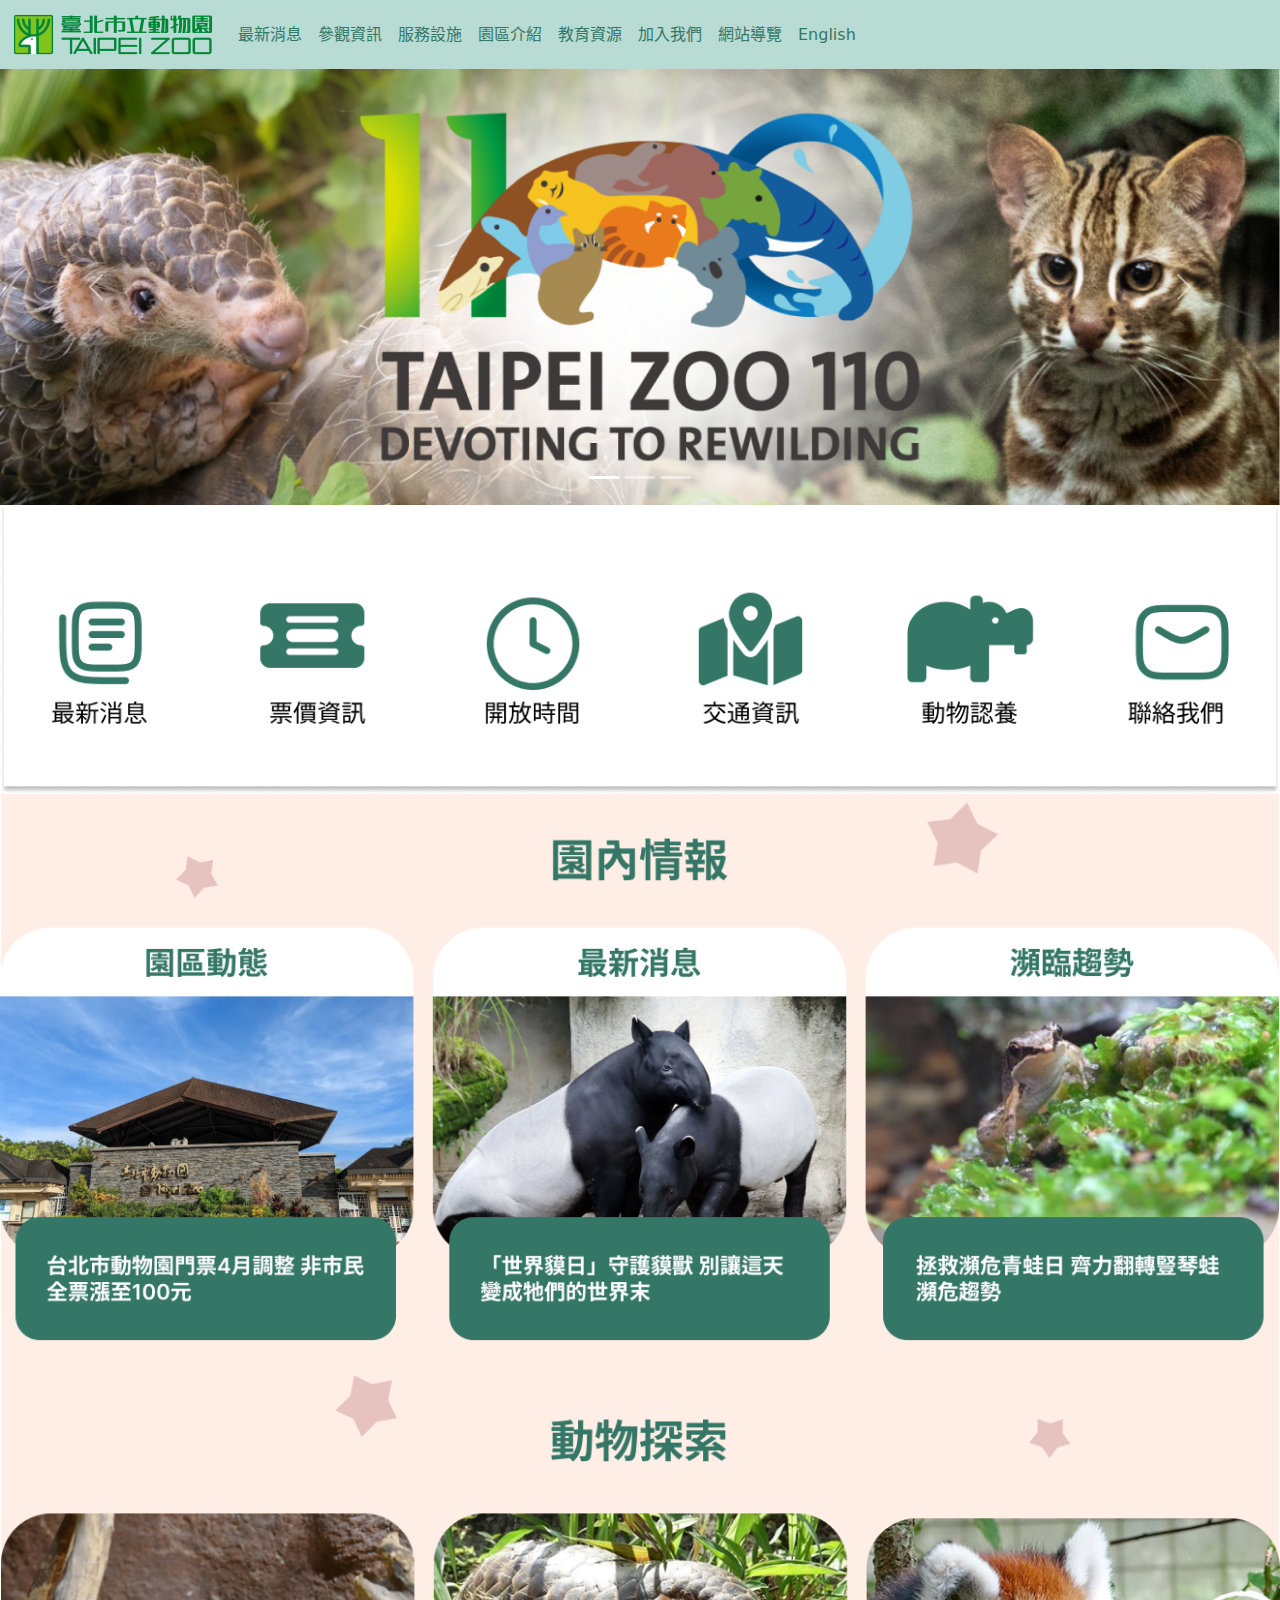
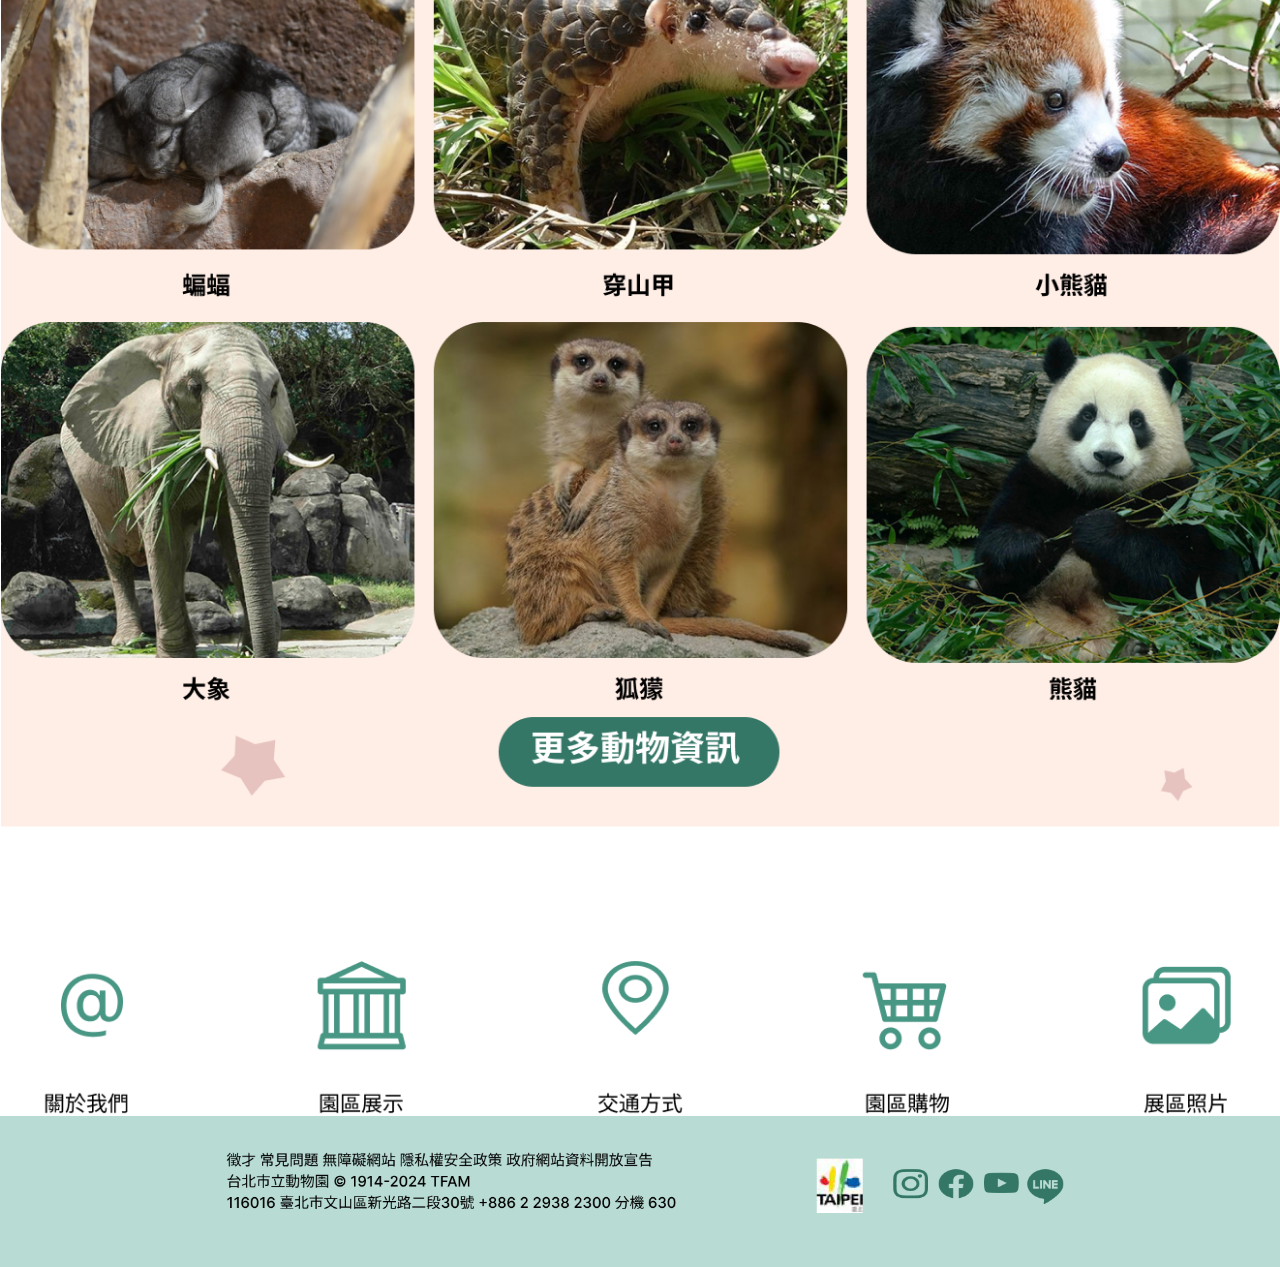
==== index.html @ 947721f5 "z" ====
<!DOCTYPE html>
<html lang="zh-tw">
<head>
    <meta charset="UTF-8">
    <meta name="viewport" content="width=device-width, initial-scale=1.0">
    <title>動物園</title>
    <!---bootstrap css-->
    <link href="https://cdn.jsdelivr.net/npm/bootstrap@5.3.3/dist/css/bootstrap.min.css" rel="stylesheet" integrity="sha384-QWTKZyjpPEjISv5WaRU9OFeRpok6YctnYmDr5pNlyT2bRjXh0JMhjY6hW+ALEwIH" crossorigin="anonymous">
</head>
<!--客製化css-->
<link href="./CSS/style.css" rel="stylesheet"/>
<body>
    <!--導覽列-->
    <nav class="navbar navbar-expand-lg bg-body-tertiary">
        <div class="container-fluid">
          <a class="navbar-brand" href="#"><img src="./logo.png" alt="圖片描述"></a>
          <button class="navbar-toggler" type="button" data-bs-toggle="collapse" data-bs-target="#navbarNav" aria-controls="navbarNav" aria-expanded="false" aria-label="Toggle navigation">
            <span class="navbar-toggler-icon"></span>
          </button>
          <div class="collapse navbar-collapse" id="navbarNav">
            <ul class="navbar-nav">
             </li>
                <li class="nav-item"> 
                <a class="nav-link " aria-current="page" href="#">最新消息</a>
              </li>
              <li class="nav-item">
                <a class="nav-link" href="#">參觀資訊</a>
              </li>
              <li class="nav-item">
                <a class="nav-link" href="#">服務設施</a>
              </li>
              <li class="nav-item">
              <a class="nav-link" href="#">園區介紹</a>
             </li>
             <li class="nav-item">
             <a class="nav-link" href="#">教育資源</a>
             </li>
             <li class="nav-item">
              <a class="nav-link" href="#">加入我們</a>
             </li>
             <li class="nav-item">
             <a class="nav-link" href="#">網站導覽</a>
            </li>
            <li class="nav-item">
                <a class="nav-link" href="#">English</a> 
            </li>
            </ul>
          </div>
        </div>
      </nav>
    <!--輪播-->
        <div id="carouselExampleIndicators" class="carousel slide">
        <div class="carousel-indicators">
          <button type="button" data-bs-target="#carouselExampleIndicators" data-bs-slide-to="0" class="active" aria-current="true" aria-label="Slide 1"></button>
          <button type="button" data-bs-target="#carouselExampleIndicators" data-bs-slide-to="1" aria-label="Slide 2"></button>
          <button type="button" data-bs-target="#carouselExampleIndicators" data-bs-slide-to="2" aria-label="Slide 3"></button>
          
        </div>
        <div class="carousel-inner">
          <div class="carousel-item active">
            <img src="./1.png" class="d-block w-100" alt="...">
          </div>
          <div class="carousel-item">
            <img src="./2.png" class="d-block w-100" alt="...">
          </div>
          <div class="carousel-item">
            <img src="./3.png" class="d-block w-100" alt="...">            
        </div>
        <div class="carousel-item">
          <img src="./Taipei_Zoo_Entrance_20220822 1.png" class="d-block w-100" alt="...">
            </div>
        <button class="carousel-control-prev" type="button" data-bs-target="#carouselExampleIndicators" data-bs-slide="prev">
          <span class="carousel-control-prev-icon" aria-hidden="true"></span>
          <span class="visually-hidden">Previous</span>
        </button>
        <button class="carousel-control-next" type="button" data-bs-target="#carouselExampleIndicators" data-bs-slide="next">
          <span class="carousel-control-next-icon" aria-hidden="true"></span>
          <span class="visually-hidden">Next</span>
        </button>
      </div>
      </div>
      <div class="intro-img">
        <img src="./icon.png" alt="圖片描述">
        <img src="./動物介紹.png" alt="圖片描述">
        <img src="./底.png" alt="圖片描述">
      </div>
      <script src="https://cdn.jsdelivr.net/npm/bootstrap@5.3.3/dist/js/bootstrap.bundle.min.js" integrity="sha384-YvpcrYf0tY3lHB60NNkmXc5s9fDVZLESaAA55NDzOxhy9GkcIdslK1eN7N6jIeHz" crossorigin="anonymous"></script>
      
      
</body>
</html>
---- CSS/style.css ----
.bg-body-tertiary {
    background-color: #B8DBD3
    !important;
}
.nav-link {
    color: #357767;
}
.intro-img{
    text-align: center;
}
.intro-img img{
    width: 100%;
}
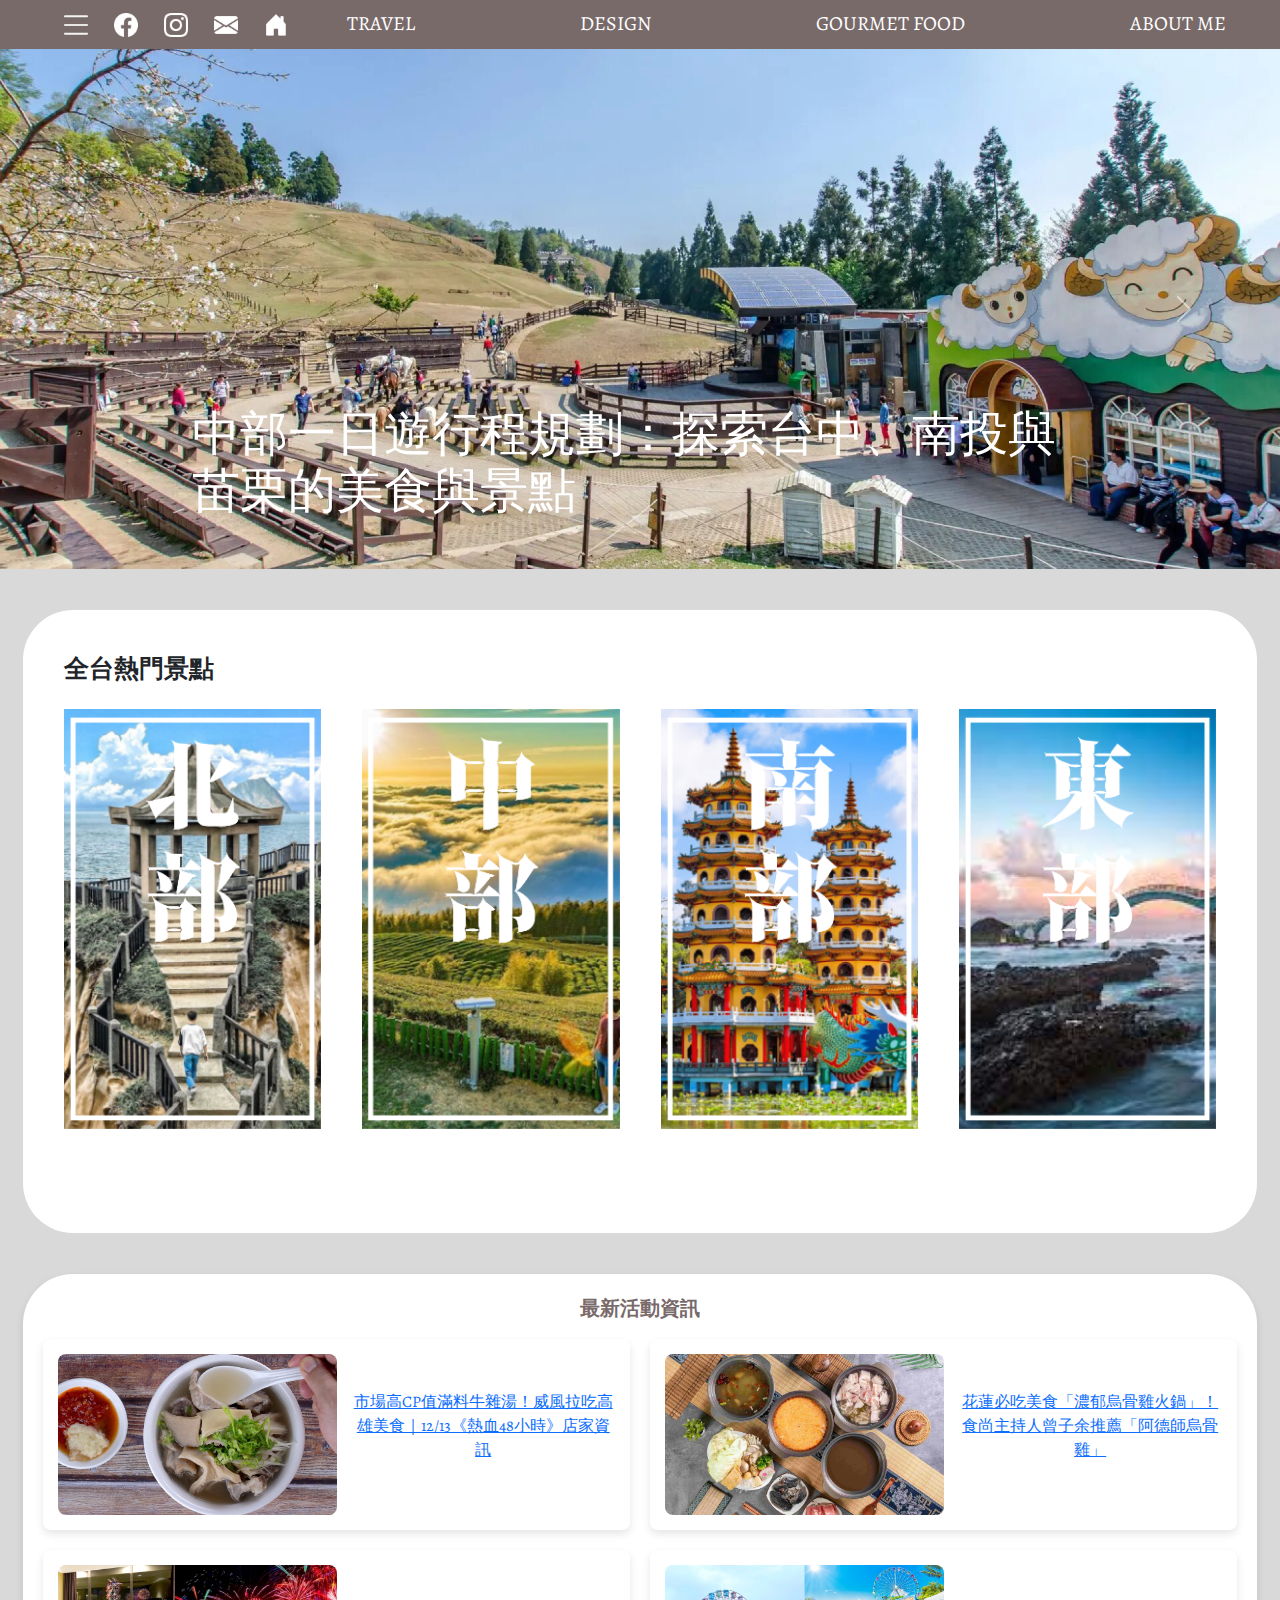
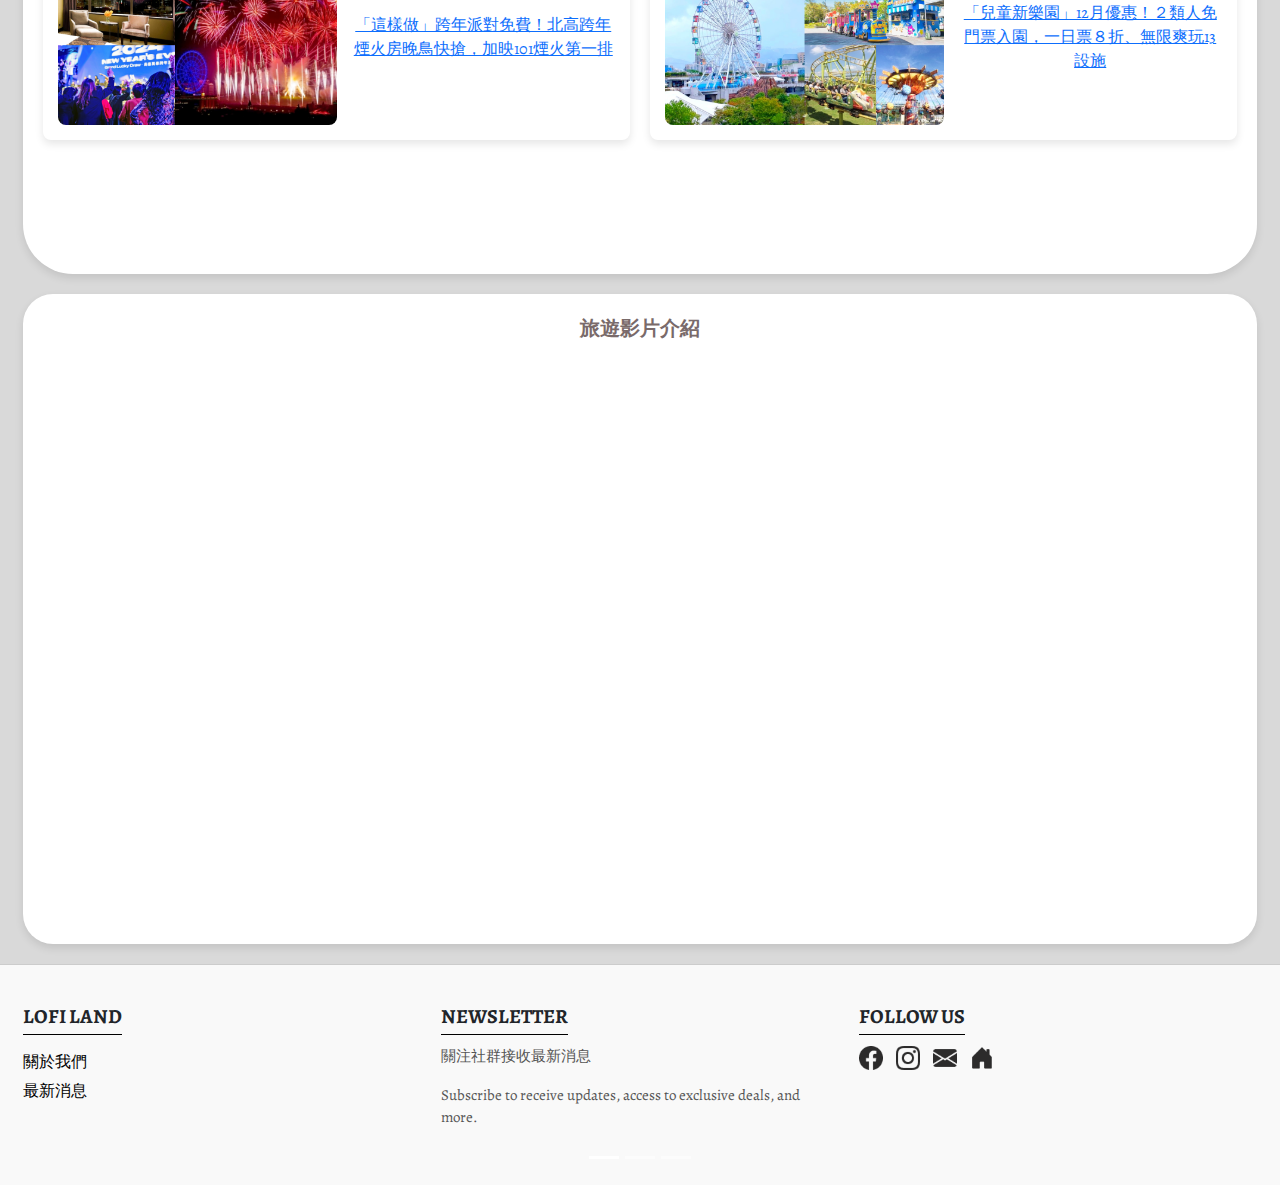
==== commit d3e0ffc1: "ss" ====
--- a/index.html
+++ b/index.html
@@ -1,91 +1,232 @@
 <!DOCTYPE html>
-<html lang="zh-tw">
-<head>
-    <meta charset="UTF-8">
-    <meta name="viewport" content="width=device-width, initial-scale=1.0">
-    <title>動物園</title>
-    <!---bootstrap css-->
-    <link href="https://cdn.jsdelivr.net/npm/bootstrap@5.3.3/dist/css/bootstrap.min.css" rel="stylesheet" integrity="sha384-QWTKZyjpPEjISv5WaRU9OFeRpok6YctnYmDr5pNlyT2bRjXh0JMhjY6hW+ALEwIH" crossorigin="anonymous">
-</head>
-<!--客製化css-->
-<link href="./CSS/style.css" rel="stylesheet"/>
-<body>
+<html lang="en">
+  <head>
+    <meta charset="UTF-8" />
+    <meta name="viewport" content="width=device-width, initial-scale=1.0" />
+    <title>WY旅遊規劃</title>
+    <!--輪播-->
+    <meta charset="UTF-8" />
+    <meta name="viewport" content="width=device-width, initial-scale=1.0" />
+    <meta charset="UTF-8" />
+    <meta name="viewport" content="width=device-width, initial-scale=1.0" />
+    <title>單組三頁輪播</title>
+    <!-- Bootstrap CSS -->
+    <link
+      href="https://cdn.jsdelivr.net/npm/bootstrap@5.3.3/dist/css/bootstrap.min.css"
+      rel="stylesheet"
+    />
+
+    <style>
+      /* 設定輪播大小 */
+      #carouselExample {
+        width: 1280px;
+        height: 520px;
+        margin: 0 auto; /* 置中輪播 */
+      }
+      /* 圖片樣式 */
+      #carouselExample .carousel-inner img {
+        width: 100%; /* 填滿容器 */
+        height: 520px; /* 固定高度 */
+        object-fit: cover; /* 圖片裁切而不變形 */
+      }
+    </style>
+
+   <!--暫定--><script src="https://cdn.jsdelivr.net/npm/bootstrap@5.3.3/dist/js/bootstrap.bundle.min.js" integrity="sha384-YvpcrYf0tY3lHB60NNkmXc5s9fDVZLESaAA55NDzOxhy9GkcIdslK1eN7N6jIeHz" crossorigin="anonymous"></script>
+   <div class="photo-box">
+  </head>
+
+  <body>
     <!--導覽列-->
-    <nav class="navbar navbar-expand-lg bg-body-tertiary">
-        <div class="container-fluid">
-          <a class="navbar-brand" href="#"><img src="./logo.png" alt="圖片描述"></a>
-          <button class="navbar-toggler" type="button" data-bs-toggle="collapse" data-bs-target="#navbarNav" aria-controls="navbarNav" aria-expanded="false" aria-label="Toggle navigation">
-            <span class="navbar-toggler-icon"></span>
-          </button>
-          <div class="collapse navbar-collapse" id="navbarNav">
-            <ul class="navbar-nav">
-             </li>
-                <li class="nav-item"> 
-                <a class="nav-link " aria-current="page" href="#">最新消息</a>
-              </li>
-              <li class="nav-item">
-                <a class="nav-link" href="#">參觀資訊</a>
-              </li>
-              <li class="nav-item">
-                <a class="nav-link" href="#">服務設施</a>
-              </li>
-              <li class="nav-item">
-              <a class="nav-link" href="#">園區介紹</a>
-             </li>
-             <li class="nav-item">
-             <a class="nav-link" href="#">教育資源</a>
-             </li>
-             <li class="nav-item">
-              <a class="nav-link" href="#">加入我們</a>
-             </li>
-             <li class="nav-item">
-             <a class="nav-link" href="#">網站導覽</a>
-            </li>
-            <li class="nav-item">
-                <a class="nav-link" href="#">English</a> 
-            </li>
-            </ul>
+    <!DOCTYPE html>
+    <html lang="zh-Hant">
+      <head>
+        <meta charset="UTF-8" />
+        <meta name="viewport" content="width=device-width, initial-scale=1.0" />
+        <title>導覽列範例</title>
+        <link rel="stylesheet" href="Untitled-1.css" />
+        <head>
+          <link
+            href="https://fonts.googleapis.com/css2?family=Alegreya:wght@400;700&display=swap"
+            rel="stylesheet"
+          />
+          <link rel="stylesheet" href="styles.css" />
+          <!-- 連結 CSS 檔 -->
+        </head>
+
+        <!-- 外部 CSS -->
+      </head>
+      <body>
+        <!-- 導覽列 -->
+        <nav class="navbar">
+          <div class="icons">
+            <a href="#"><img src="./1219/bars.png" alt="uuuu" /></a>
+            <a href="#"><img src="./1219/fb.png" alt="Facebook" /></a>
+            <a href="#"><img src="./1219/ig.png" alt="Instagram" /></a>
+            <a href="#"><img src="./1219/信件.png" alt="Mail" /></a>
+            <a href="#"><img src="./1219/HouseDoorFill.png" alt="Home" /></a>
           </div>
+          <ul class="nav-links">
+            <li><a href="#">TRAVEL</a></li>
+            <li><a href="#">DESIGN</a></li>
+            <li><a href="#">GOURMET FOOD</a></li>
+            <li><a href="#">ABOUT ME</a></li>
+          </ul>
+        </nav>
+        <!-- 輪播 -->
+<!--輪播-->
+<div id="carouselExampleIndicators" class="carousel slide">
+  <div class="carousel-indicators">
+    <button type="button" data-bs-target="#carouselExampleIndicators" data-bs-slide-to="0" class="active" aria-current="true" aria-label="Slide 1"></button>
+    <button type="button" data-bs-target="#carouselExampleIndicators" data-bs-slide-to="1" aria-label="Slide 2"></button>
+    <button type="button" data-bs-target="#carouselExampleIndicators" data-bs-slide-to="2" aria-label="Slide 3"></button>
+    
+  </div>
+  <div class="carousel-inner">
+     <!-- 第一頁 -->
+    <div class="carousel-item active"> <a
+      href="https://travelss.net/2024/10/21/%E4%B8%AD%E9%83%A8%E4%B8%80%E6%97%A5%E9%81%8A%E8%A1%8C%E7%A8%8B%E8%A6%8F%E5%8A%83%EF%BC%9A%E6%8E%A2%E7%B4%A2%E5%8F%B0%E4%B8%AD%E3%80%81%E5%8D%97%E6%8A%95%E8%88%87%E8%8B%97%E6%A0%97%E7%9A%84%E7%BE%8E/"
+    >
+      <img src="./1219/1.png" class="d-block w-100" alt="第一頁圖片">
+      <div class="carousel-caption d-none d-md-block">
+        <h5>
+          中部一日遊行程規劃：探索台中、南投與苗栗的美食與景點
+        </h5>
+      </div>
+    </a>
+    </div>
+   <!-- 第二頁 -->
+    <div class="carousel-item">
+      <img src="./1219/2.png" class="d-block w-100" alt="..."><a href="https://supertaste.tvbs.com.tw/hot/352656">
+        <div class="carousel-caption d-none d-md-block">
+          <h5>
+            高雄港變身主題樂園！巨型英熙娃娃、主題列車免費拍，還有萬人粉紅派對
+          </h5>
         </div>
-      </nav>
-    <!--輪播-->
-        <div id="carouselExampleIndicators" class="carousel slide">
-        <div class="carousel-indicators">
-          <button type="button" data-bs-target="#carouselExampleIndicators" data-bs-slide-to="0" class="active" aria-current="true" aria-label="Slide 1"></button>
-          <button type="button" data-bs-target="#carouselExampleIndicators" data-bs-slide-to="1" aria-label="Slide 2"></button>
-          <button type="button" data-bs-target="#carouselExampleIndicators" data-bs-slide-to="2" aria-label="Slide 3"></button>
-          
-        </div>
-        <div class="carousel-inner">
-          <div class="carousel-item active">
-            <img src="./1.png" class="d-block w-100" alt="...">
-          </div>
-          <div class="carousel-item">
-            <img src="./2.png" class="d-block w-100" alt="...">
-          </div>
-          <div class="carousel-item">
-            <img src="./3.png" class="d-block w-100" alt="...">            
-        </div>
-        <div class="carousel-item">
-          <img src="./Taipei_Zoo_Entrance_20220822 1.png" class="d-block w-100" alt="...">
-            </div>
-        <button class="carousel-control-prev" type="button" data-bs-target="#carouselExampleIndicators" data-bs-slide="prev">
-          <span class="carousel-control-prev-icon" aria-hidden="true"></span>
-          <span class="visually-hidden">Previous</span>
-        </button>
-        <button class="carousel-control-next" type="button" data-bs-target="#carouselExampleIndicators" data-bs-slide="next">
-          <span class="carousel-control-next-icon" aria-hidden="true"></span>
-          <span class="visually-hidden">Next</span>
-        </button>
-      </div>
-      </div>
-      <div class="intro-img">
-        <img src="./icon.png" alt="圖片描述">
-        <img src="./動物介紹.png" alt="圖片描述">
-        <img src="./底.png" alt="圖片描述">
-      </div>
-      <script src="https://cdn.jsdelivr.net/npm/bootstrap@5.3.3/dist/js/bootstrap.bundle.min.js" integrity="sha384-YvpcrYf0tY3lHB60NNkmXc5s9fDVZLESaAA55NDzOxhy9GkcIdslK1eN7N6jIeHz" crossorigin="anonymous"></script>
+      </a>
+    </div>
+         <!-- 第三頁 -->
+    <div class="carousel-item"> <a href="https://supertaste.tvbs.com.tw/travel/352772"><div class="carousel-caption d-none d-md-block">
+      <h5>
+        2025跨年派對看這裡！泳池畔賞101煙火、南台灣最高電音趴、變裝爽抽住宿券
+      </h5>
+    </div></a>
+      <img src="./1219/3.png" class="d-block w-100" alt="...">            
+  </div>
+  
+  <button class="carousel-control-prev" type="button" data-bs-target="#carouselExampleIndicators" data-bs-slide="prev">
+    <span class="carousel-control-prev-icon" aria-hidden="true"></span>
+    <span class="visually-hidden">Previous</span>
+  </button>
+  <button class="carousel-control-next" type="button" data-bs-target="#carouselExampleIndicators" data-bs-slide="next">
+    <span class="carousel-control-next-icon" aria-hidden="true"></span>
+    <span class="visually-hidden">Next</span>
+  </button>
+  
+  
+  </a>
+</div>
+<!---小卡1--> <div class="popular-destinations">
+    <div class="title">全台熱門景點</div>
+    <div class="grid">
+      <div class="grid-item">
+        <a href="https://supertaste.tvbs.com.tw/368city/taipeicity" target="_blank">
+          <img src="./1219/北.png" alt="北部景點">
       
-      
+        </a>
+      </div>
+      <div class="grid-item">
+        <a href="https://supertaste.tvbs.com.tw/368city/taichungcity" target="_blank">
+          <img src="./1219/中.png" alt="中部景點">
+        
+        </a>
+      </div>
+      <div class="grid-item">
+        <a href="https://supertaste.tvbs.com.tw/368city/kaohsiungcity" target="_blank">
+          <img src="./1219/南.png" alt="南部景點">
+       
+        </a>
+      </div>
+      <div class="grid-item">
+        <a href="https://supertaste.tvbs.com.tw/368city/hualiencounty" target="_blank">
+          <img src="./1219/東.png" alt="東部景點">
+   
+        </a>
+      </div>
+    </div>
+  </div>
+<!---第二個小卡-->
+<div class="latest-news">
+  <div class="title">最新活動資訊</div>
+  <div class="news-grid">
+    <a href="https://supertaste.tvbs.com.tw/review/352682" target="_blank" class="news-item">
+      <img src="./1219/11.png" alt="美食活動1">
+      <p>市場高CP值滿料牛雜湯！威風拉吃高雄美食｜12/13《熱血48小時》店家資訊</p>
+    </a>
+    <a href="花蓮必吃美食「濃郁烏骨雞火鍋」！食尚主持人曾子余推薦「阿德師烏骨雞」" target="_blank" class="news-item">
+      <img src="./1219/22.png" alt="美食活動2">
+      <p>花蓮必吃美食「濃郁烏骨雞火鍋」！食尚主持人曾子余推薦「阿德師烏骨雞」</p>
+    </a>
+    <a href="https://supertaste.tvbs.com.tw/travel/352716" target="_blank" class="news-item">
+      <img src="./1219/33.png" alt="煙火活動">
+      <p>「這樣做」跨年派對免費！北高跨年煙火房晚鳥快搶，加映101煙火第一排</p>
+    </a>
+    <!-- 新增的小卡 -->
+    <a href="https://supertaste.tvbs.com.tw/kids/352677" target="_blank" class="news-item">
+      <img src="./1219/44.png" alt="新增活動">
+      <p>「兒童新樂園」12月優惠！２類人免門票入園，一日票８折、無限爽玩13設施</p>
+    </a>
+  </div>
+</div>
+<!---影片-->
+<div class="video-card">
+  <div class="video-title">旅遊影片介紹</div>
+  <div class="video-content">
+    <iframe 
+      width="560" 
+      height="315" 
+      src="https://www.youtube.com/embed/hBEAM4hQ-vM?si=cbMLkwhTi0-hMVAR" 
+      title="YouTube video player" 
+      frameborder="0" 
+      allow="accelerometer; autoplay; clipboard-write; encrypted-media; gyroscope; picture-in-picture; web-share" 
+      referrerpolicy="strict-origin-when-cross-origin" 
+      allowfullscreen>
+    </iframe>
+  </div>
+</div>
+
+<!---底部--->
+<footer class="footer">
+  <div class="footer-container">
+    <!-- 左側內容 -->
+    <div class="footer-section">
+      <h4>LOFI LAND</h4>
+      <ul>
+        <li><a href="#">關於我們</a></li>
+        <li><a href="#">最新消息</a></li>
+      </ul>
+    </div>
+
+    <!-- 中間內容 -->
+    <div class="footer-section">
+      <h4>NEWSLETTER</h4>
+      <p>關注社群接收最新消息</p>
+      <p>Subscribe to receive updates, access to exclusive deals, and more.</p>
+    </div>
+
+    <!-- 右側內容 -->
+    <div class="footer-section">
+      <h4>FOLLOW US</h4>
+      <div class="social-icons">
+        <a href="#"><img src="./1219/fb1.png" alt="Facebook"></a>
+        <a href="#"><img src="./1219/ig3.png" alt="Instagram"></a>
+        <a href="#"><img src="./1219/信件4.png" alt="Email"></a>
+        <a href="#"><img src="./1219/HouseDoorFill2.png" alt="Home"></a>
+      </div>
+    </div>
+  </div>
+</footer>
 </body>
-</html>+</html>
+
+
+ --- a/Untitled-1.css
+++ b/Untitled-1.css
@@ -0,0 +1,309 @@
+/* 基本重置 */
+* {
+  margin: 0;
+  padding: 0;
+
+  box-sizing: border-box;
+}
+
+body {
+  font-family: "Alegreya", serif;
+  background: #d9d9d9;
+}
+
+/* 導覽列樣式 */
+.navbar {
+  width: 1280px;
+  height: 49px;
+  flex-shrink: 0;
+  display: flex;
+  justify-content: space-between;
+  align-items: center;
+  padding: 7px 54px 8px 54px; /* 上、右、下、左邊距都設為 54px */
+  background-color: #796a6a;
+  color: white;
+}
+.icons {
+  display: flex;
+  gap: 16px; /* icon 之間的間距 */
+}
+
+.nav-links {
+  display: flex; /* 啟用 Flexbox */
+  align-items: center; /* 垂直居中對齊 */
+  gap: 165px; /* 每個選單項目之間的間距 */
+  margin-left: 10px;
+  list-style: none; /* 移除預設的項目符號 */
+  padding: 0; /* 移除內邊距 */
+  margin: 0; /* 移除外邊距 */
+}
+.navbar-content {
+  display: inline-flex; /* 讓 icons 和選單橫向排列 */
+  align-items: center; /* 垂直居中對齊 */
+  gap: 62px; /* icon 和選單區塊之間的間距 */
+}
+.nav-links a {
+  text-decoration: none; /* 移除底線 */
+  color: white; /* 文字顏色 */
+  font-size: 20px; /* 字體大小 */
+  font-family: "Alegreya", serif; /* 使用 Alegreya 字體 */
+}
+
+.nav-links a:hover {
+  color: #ff9800; /* 滑鼠懸停時變色 */
+}
+
+.icons a img {
+  width: 24px; /* icon 大小 */
+  margin-left: 10px;
+  transition: transform 0.3s;
+}
+
+.icons a img:hover {
+  transform: scale(1.2); /* icon 放大效果 */
+}
+
+/* 輪播 */
+.carousel-item h5 {
+  font-size: 48px;
+  text-align: left; /* 修改为你需要的字体大小 */
+  padding: 336 124 103 123;
+}
+
+/*小卡*/
+.popular-destinations {
+  width: 1234px;
+  height: 623px;
+  margin: 41px auto;
+  padding: 41px;
+  background-color: #fff;
+  border-radius: 50px;
+}
+
+.popular-destinations .title {
+  display: flex;
+  font-size: 25px;
+  font-weight: bold;
+  margin-bottom: 20px;
+  text-align: center;
+}
+
+.grid {
+  display: grid;
+  grid-template-columns: repeat(4, 1fr);
+  gap: 41px;
+
+  text-align: center;
+}
+
+.grid-item img {
+  width: 100%;
+}
+/* 第二小卡 */
+.container {
+  display: flex;
+  flex-direction: column;
+  align-items: center; /* 水平置中子元素 */
+  justify-content: flex-start; /* 垂直從上開始對齊 */
+  width: 100%; /* 確保父容器占滿可用空間 */
+  margin: 0 auto; /* 保證容器水平居中 */
+  padding: 20px 0; /* 適當上下間距 */
+  box-sizing: border-box;
+}
+
+/* 最新消息區塊(白底) */
+.latest-news {
+  width: 90%; /* 寬度自適應 */
+  width: 1234px;
+  height: 600px; /* 與其他區塊統一最大寬度 */
+  margin: 20px auto; /* 垂直間距 & 水平居中 */
+  padding: 20px;
+  background-color: #ffffff;
+  border-radius: 50px;
+  box-shadow: 0 4px 8px rgba(0, 0, 0, 0.1);
+  box-sizing: border-box;
+  text-align: center; /* 確保內容置中對齊（若需要） */
+}
+/* 全台熱門景點區塊 */
+.popular-places {
+  width: 90%; /* 寬度自適應 */
+  max-width: 1234px; /* 最大寬度與最新活動資訊一致 */
+  margin-top: 20px;
+  padding: 20px;
+  background-color: #ffffff;
+  border-radius: 30px;
+  box-shadow: 0 4px 8px rgba(0, 0, 0, 0.1);
+  box-sizing: border-box;
+}
+
+/* 最新消息標題 */
+.latest-news .title {
+  font-family: "Alegreya", serif;
+  font-size: 20px;
+  font-weight: bold;
+  margin-bottom: 15px;
+  color: #796a6a;
+}
+
+/* 最新消息網格容器 */
+.news-grid {
+  display: grid;
+  grid-template-columns: repeat(2, 1fr); /* 設定為 2 列，每列等寬 */
+  gap: 20px; /* 每個項目之間的間距 */
+  width: 100%;
+}
+
+/* 單個新聞項目 */
+.news-item {
+  width: 100%;
+  background-color: #fff;
+  border-radius: 8px;
+  box-shadow: 0 4px 8px rgba(0, 0, 0, 0.1);
+  overflow: hidden;
+  transition: transform 0.3s, box-shadow 0.3s;
+  display: flex;
+  flex-direction: row; /* 改成橫向排列 */
+  align-items: center;
+  padding: 15px;
+  gap: 15px; /* 圖片和文字之間的間距 */
+}
+
+/* 新聞內容圖片 */
+.news-item img {
+  width: 50%; /* 設定為容器寬度的 50% */
+  height: auto; /* 自動調整高度以保持比例 */
+  border-radius: 8px;
+  object-fit: cover;
+}
+
+/* 新聞內容文字 */
+.news-item .news-content {
+  flex-grow: 1; /* 文字部分填滿剩餘空間 */
+  text-align: left;
+}
+
+.news-item .news-content p {
+  color: #796a6a;
+  font-family: "Istok Web", sans-serif;
+  font-size: 20px;
+  line-height: 1.5;
+  margin: 0;
+  display: -webkit-box;
+  -webkit-line-clamp: 2; /* 限制文字顯示兩行 */
+  -webkit-box-orient: vertical;
+  overflow: hidden;
+  text-overflow: ellipsis;
+}
+
+/* 新聞項目懸停效果 */
+.news-item:hover {
+  transform: scale(1.03);
+  box-shadow: 0 8px 16px rgba(0, 0, 0, 0.2);
+}
+
+/*影片*/
+.video-card {
+  width: 90%; /* 自適應寬度 */
+  width: 1234px;
+  height: 650px;
+  margin: 20px auto; /* 垂直間距，居中對齊 */
+  padding: 20px;
+  background-color: #ffffff;
+  border-radius: 30px; /* 圓角 */
+  box-shadow: 0 4px 8px rgba(0, 0, 0, 0.1); /* 投影效果 */
+  box-sizing: border-box;
+  text-align: center; /* 內容居中 */
+}
+
+.video-card .video-title {
+  font-family: "Alegreya", serif;
+  font-size: 20px;
+  font-weight: bold;
+  margin-bottom: 15px;
+  color: #796a6a;
+}
+
+.video-card .video-content iframe {
+  width: 100%; /* 影片寬度自適應 */
+  width: 980px;
+  height: 551px;
+  height: auto; /* 高度自動調整 */
+  aspect-ratio: 16 / 9; /* 保持影片比例 */
+  border-radius: 15px; /* 影片邊框圓角 */
+  border: none;
+}
+
+/* Footer 基本樣式 */
+.footer {
+  background-color: #f9f9f9;
+  padding: 40px 20px;
+  border-top: 1px solid #ccc;
+}
+
+.footer-container {
+  display: flex;
+  justify-content: space-between; /* 左中右分布 */
+  align-items: flex-start; /* 水平頂端對齊 */
+  max-width: 1234px;
+  margin: 0 auto; /* 居中 */
+  flex-wrap: wrap; /* 行動裝置適應換行 */
+  gap: 20px; /* 區塊間距 */
+}
+
+/* Footer 每個區塊 */
+.footer-section {
+  flex: 1; /* 平均分配空間 */
+  min-width: 200px; /* 區塊最小寬度 */
+}
+
+.footer-section h4 {
+  font-size: 20px;
+  margin-bottom: 10px;
+  border-bottom: 1px solid #000;
+  display: inline-block;
+  padding-bottom: 5px;
+  font-family: "Alegreya", serif;
+  font-weight: bold;
+}
+
+.footer-section ul {
+  list-style: none;
+  padding: 0;
+  margin: 0;
+}
+
+.footer-section ul li a {
+  text-decoration: none;
+  color: #000;
+  font-size: 16px;
+  display: block;
+  margin: 5px 0;
+  transition: color 0.3s;
+}
+
+.footer-section ul li a:hover {
+  color: #007bff; /* 滑鼠懸停變色 */
+}
+
+/* 中間內容樣式 */
+.footer-section p {
+  font-size: 15px;
+  color: #555;
+  line-height: 1.5;
+}
+
+/* 社群圖示樣式 */
+.social-icons a {
+  margin-right: 10px;
+  display: inline-block;
+  transition: transform 0.3s;
+}
+
+.social-icons a img {
+  width: 24px;
+  height: 24px;
+}
+
+.social-icons a:hover {
+  transform: scale(1.1);
+}
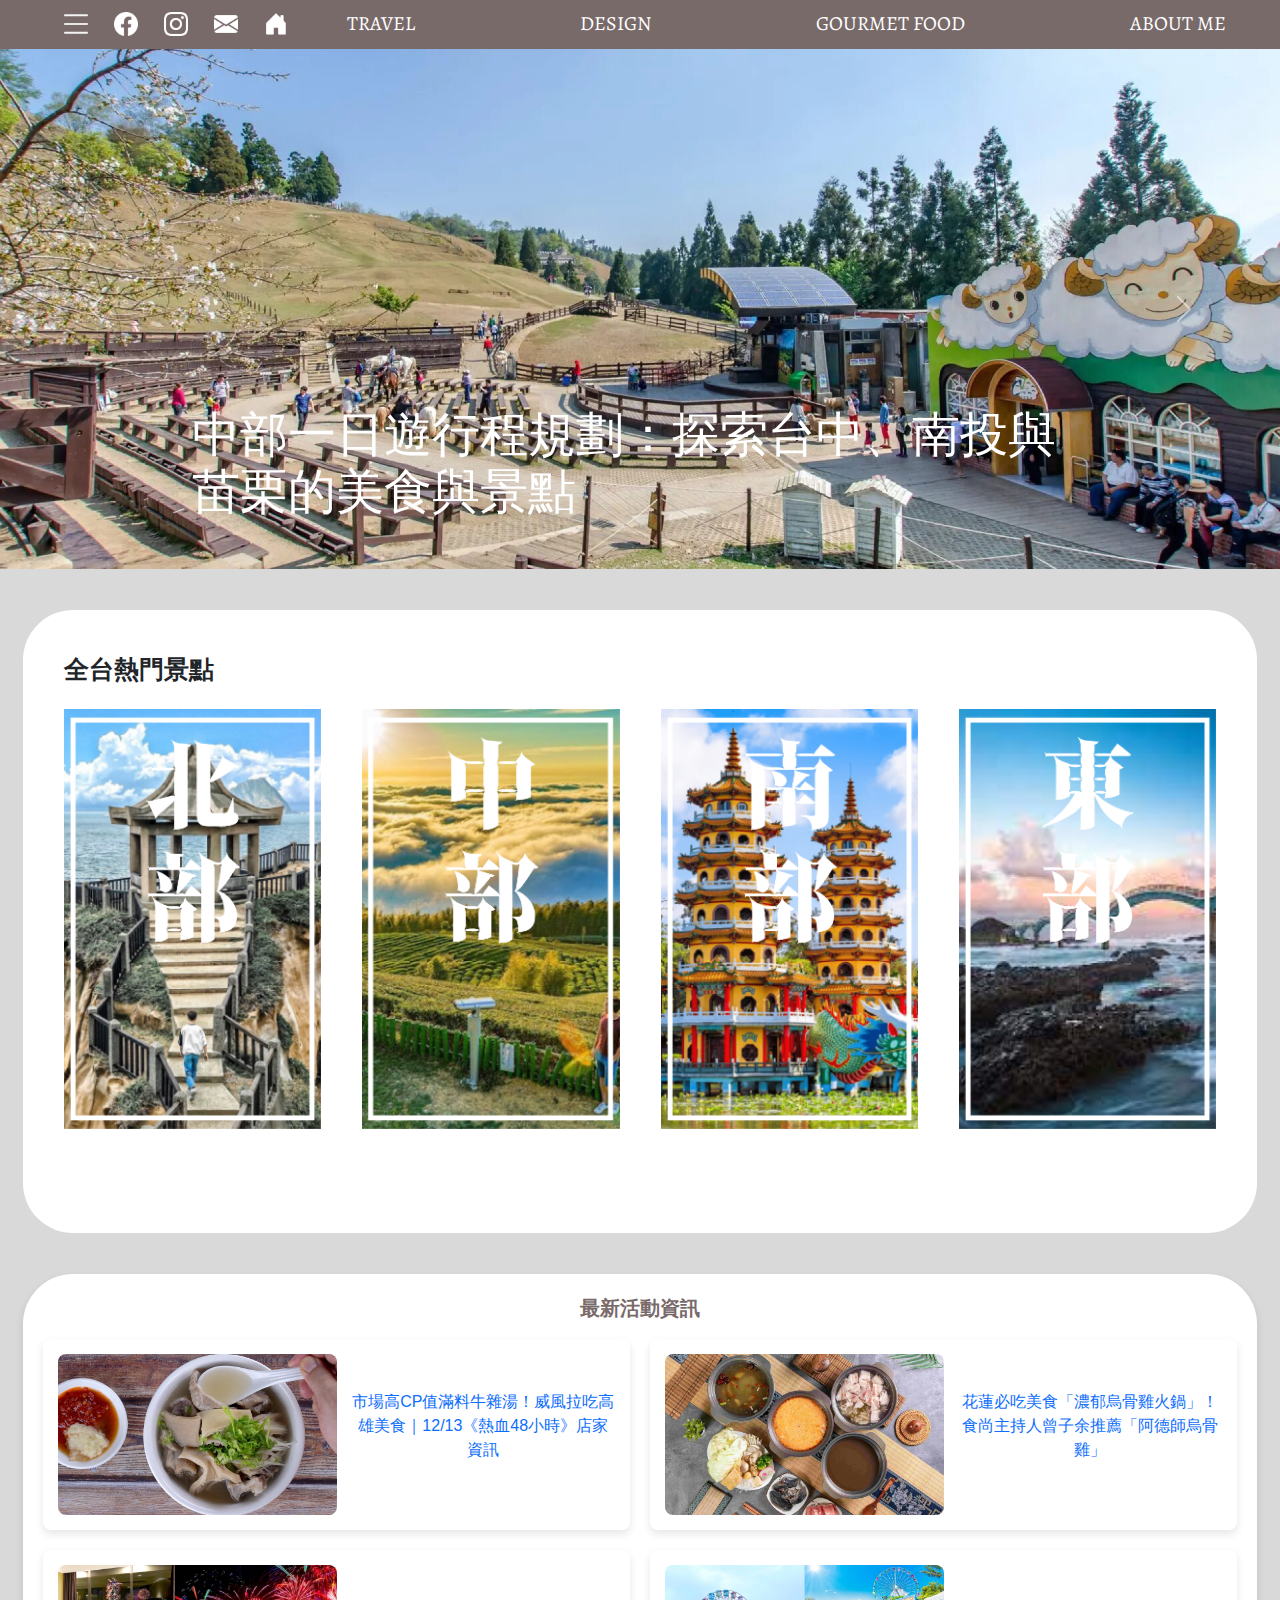
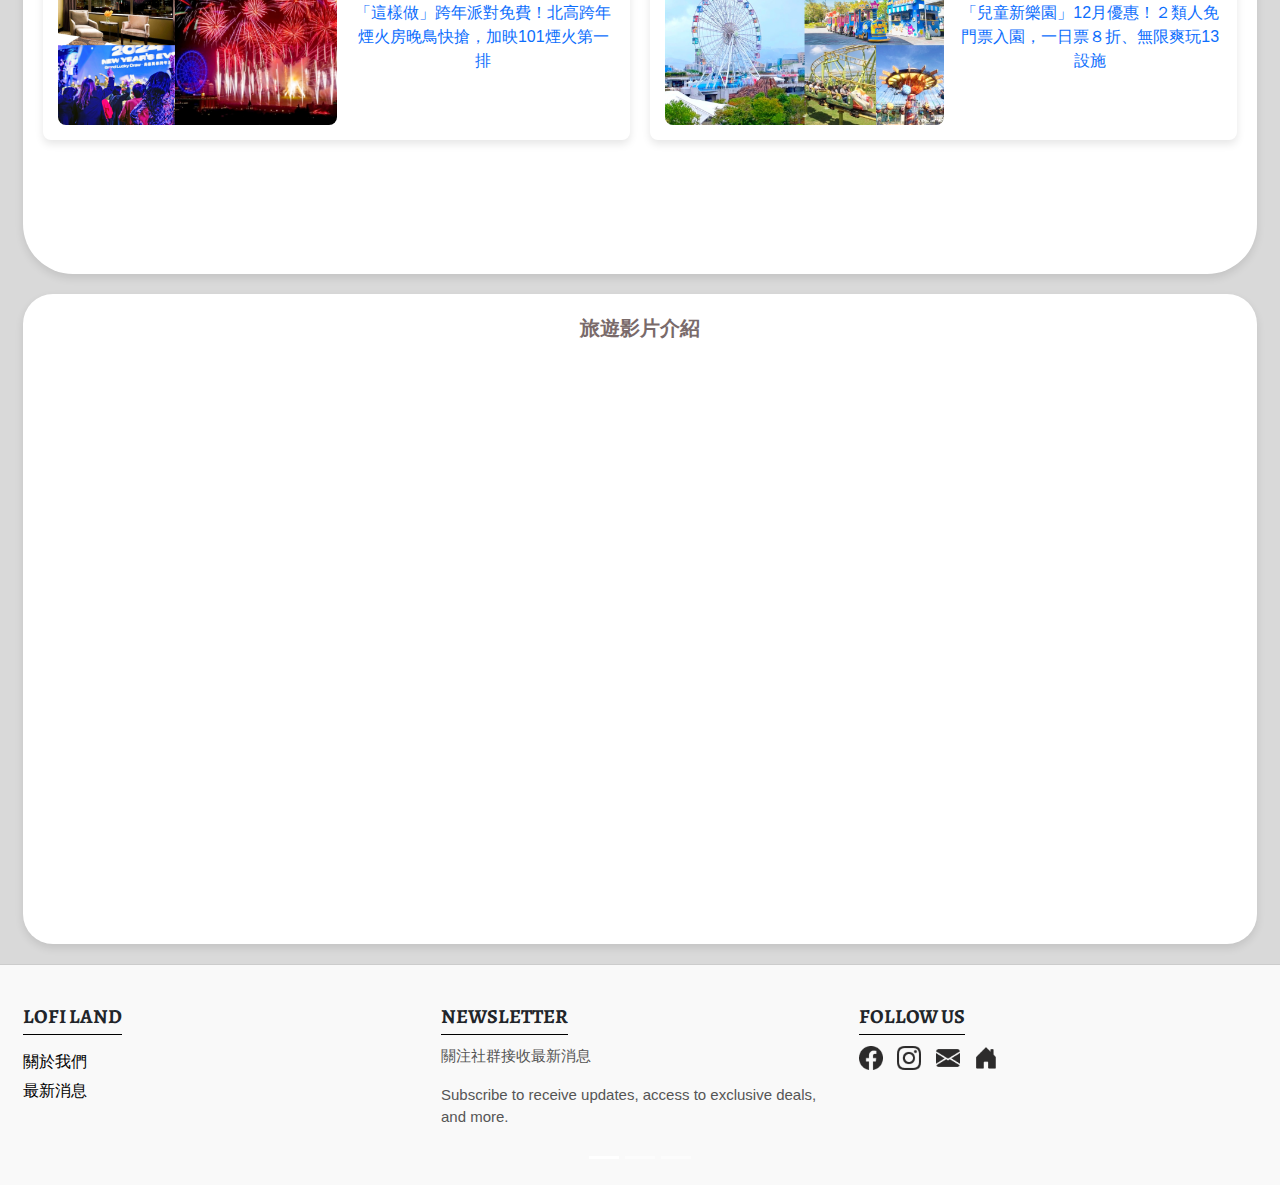
==== commit 3555bd3c: "xxx" ====
--- a/index.html
+++ b/index.html
@@ -175,6 +175,7 @@
       <img src="./1219/44.png" alt="新增活動">
       <p>「兒童新樂園」12月優惠！２類人免門票入園，一日票８折、無限爽玩13設施</p>
     </a>
+    
   </div>
 </div>
 <!---影片-->
--- a/Untitled-1.css
+++ b/Untitled-1.css
@@ -7,19 +7,22 @@
 }
 
 body {
-  font-family: "Alegreya", serif;
+  font-family: PingFang, “Heiti TC”, “Noto Sans TC”, "Droid Sans Fallback",
+    “Microsoft JhengHei”, sans-serif;
   background: #d9d9d9;
 }
 
+/* 導覽列樣式 */
 /* 導覽列樣式 */
 .navbar {
-  width: 1280px;
+  width: 1280px; /* 與輪播圖片寬度相同 */
   height: 49px;
   flex-shrink: 0;
   display: flex;
   justify-content: space-between;
   align-items: center;
-  padding: 7px 54px 8px 54px; /* 上、右、下、左邊距都設為 54px */
+  padding: 7px 54px 8px 54px; /* 上、右、下、左邊距 */
+  margin: 0 auto; /* 水平居中 */
   background-color: #796a6a;
   color: white;
 }
@@ -177,9 +180,10 @@
 }
 
 /* 新聞內容文字 */
+
 .news-item .news-content {
-  flex-grow: 1; /* 文字部分填滿剩餘空間 */
-  text-align: left;
+  color: inherit; /* 繼承父元素的顏色 */
+  text-decoration: none; /* 移除底線 */
 }
 
 .news-item .news-content p {
@@ -307,3 +311,20 @@
 .social-icons a:hover {
   transform: scale(1.1);
 }
+
+a {
+  text-decoration: none; /* 移除所有連結的底線 */
+}
+a:hover {
+  text-decoration: underline; /* 滑鼠懸停時再顯示底線（如需要） */
+}
+@media (max-width: 768px) {
+  .nav-links {
+    flex-direction: column; /* 導覽列項目垂直排列 */
+    gap: 20px; /* 縮小項目間距 */
+  }
+
+  .navbar {
+    padding: 10px; /* 調整整體內邊距 */
+  }
+}
